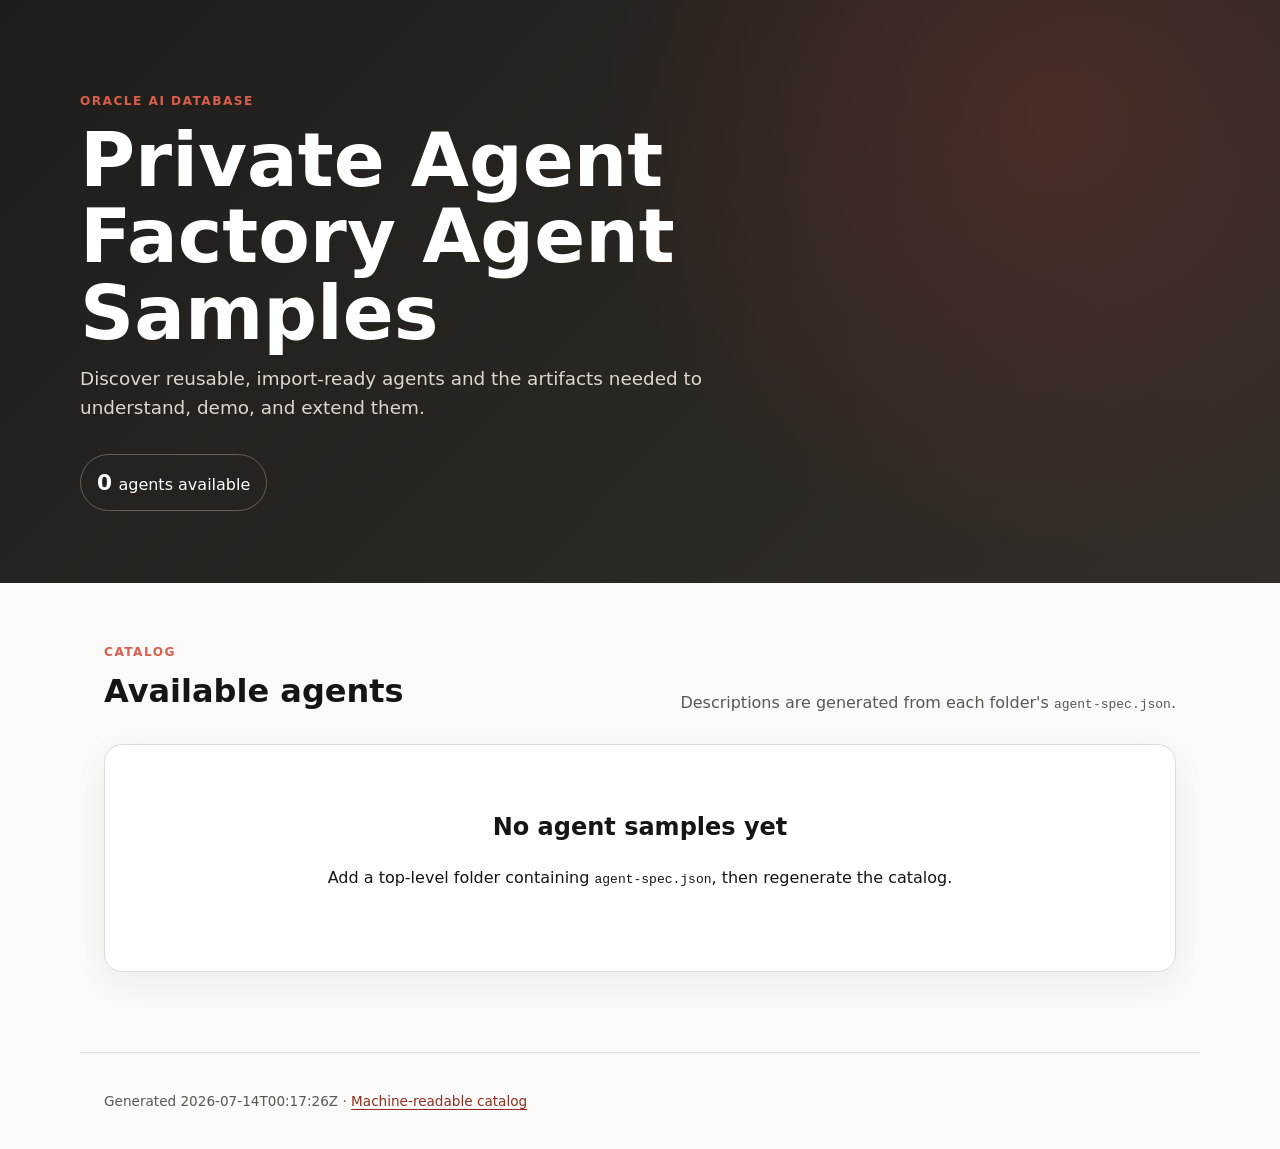
==== docs/index.html @ 340fde77 "initial push" ====
<!doctype html>
<html lang="en">
<head>
  <meta charset="utf-8">
  <meta name="viewport" content="width=device-width, initial-scale=1">
  <meta name="description" content="Import-ready Private Agent Factory agent samples">
  <title>Private Agent Factory Agent Samples</title>
  <link rel="stylesheet" href="assets/styles.css">
</head>
<body>
  <!-- Generated by scripts/generate_docs.py. Do not edit. -->
  <header class="hero">
    <div class="hero__content">
      <span class="hero__kicker">Oracle AI Database</span>
      <h1>Private Agent Factory Agent Samples</h1>
      <p>Discover reusable, import-ready agents and the artifacts needed to understand, demo, and extend them.</p>
      <div class="hero__summary"><strong>0</strong> agents available</div>
    </div>
  </header>
  <main>
    <div class="catalog-heading">
      <div>
        <span class="eyebrow">Catalog</span>
        <h2>Available agents</h2>
      </div>
      <p>Descriptions are generated from each folder's <code>agent-spec.json</code>.</p>
    </div>
    <section class="agent-grid" aria-label="Available agents">

      <section class="empty-state">
        <h2>No agent samples yet</h2>
        <p>Add a top-level folder containing <code>agent-spec.json</code>, then regenerate the catalog.</p>
      </section>
    </section>
  </main>
  <footer>
    <p>Generated 2026-07-14T00:17:26Z · <a href="agents.json">Machine-readable catalog</a></p>
  </footer>
</body>
</html>
---- docs/assets/styles.css ----
/* Generated by scripts/generate_docs.py. */
:root {
  color-scheme: light;
  --ink: #161513;
  --muted: #5b5751;
  --paper: #fbfaf8;
  --surface: #ffffff;
  --line: #dedbd5;
  --accent: #c74634;
  --accent-dark: #8e2f22;
  --success: #2f6b4f;
  --missing: #7a746c;
}
* { box-sizing: border-box; }
body {
  margin: 0;
  background: var(--paper);
  color: var(--ink);
  font-family: Inter, ui-sans-serif, system-ui, -apple-system, BlinkMacSystemFont, "Segoe UI", sans-serif;
  line-height: 1.55;
}
a { color: var(--accent-dark); text-decoration-thickness: 1px; text-underline-offset: 3px; }
.hero {
  background:
    radial-gradient(circle at 82% 20%, rgba(199, 70, 52, .20), transparent 28rem),
    linear-gradient(135deg, #1f1d1a, #322d28);
  color: #fff;
  padding: 5.5rem 1.5rem 4.5rem;
}
.hero__content, main, footer { width: min(1120px, 100%); margin: 0 auto; }
.hero__kicker, .eyebrow {
  color: #d85f4d;
  font-size: .76rem;
  font-weight: 800;
  letter-spacing: .12em;
  text-transform: uppercase;
}
.hero h1 { max-width: 760px; margin: .55rem 0 .85rem; font-size: clamp(2.4rem, 6vw, 4.7rem); line-height: 1.02; }
.hero p { max-width: 720px; margin: 0; color: #ddd7cf; font-size: 1.15rem; }
.hero__summary { display: inline-flex; align-items: baseline; gap: .4rem; margin-top: 2rem; padding: .65rem 1rem; border: 1px solid #665d54; border-radius: 999px; }
.hero__summary strong { font-size: 1.35rem; }
main { padding: 3.5rem 1.5rem 5rem; }
.catalog-heading { display: flex; align-items: end; justify-content: space-between; gap: 2rem; margin-bottom: 1.75rem; }
.catalog-heading h2 { margin: .2rem 0 0; font-size: 2rem; }
.catalog-heading p { margin: 0; color: var(--muted); }
.agent-grid { display: grid; grid-template-columns: repeat(auto-fit, minmax(min(100%, 310px), 1fr)); gap: 1.1rem; }
.agent-card, .empty-state { background: var(--surface); border: 1px solid var(--line); border-radius: 18px; padding: 1.5rem; box-shadow: 0 12px 34px rgba(44, 39, 34, .06); }
.agent-card__header { display: flex; justify-content: space-between; gap: 1rem; }
.version { color: var(--muted); font-size: .8rem; }
.agent-card h2 { margin: .75rem 0 .5rem; font-size: 1.35rem; }
.agent-card p { margin: 0; color: var(--muted); }
.artifacts { display: flex; flex-wrap: wrap; gap: .45rem; margin-top: 1.35rem; }
.artifact { border-radius: 999px; padding: .25rem .6rem; font-size: .72rem; font-weight: 700; }
.artifact--available { background: #e7f2ec; color: var(--success); }
.artifact--missing { background: #eeece8; color: var(--missing); }
.empty-state { grid-column: 1 / -1; text-align: center; padding: 4rem 1.5rem; }
.empty-state h2 { margin-top: 0; }
footer { border-top: 1px solid var(--line); padding: 1.5rem; color: var(--muted); font-size: .85rem; }
@media (max-width: 700px) {
  .hero { padding-top: 4rem; }
  .catalog-heading { display: block; }
  .catalog-heading p { margin-top: .7rem; }
}
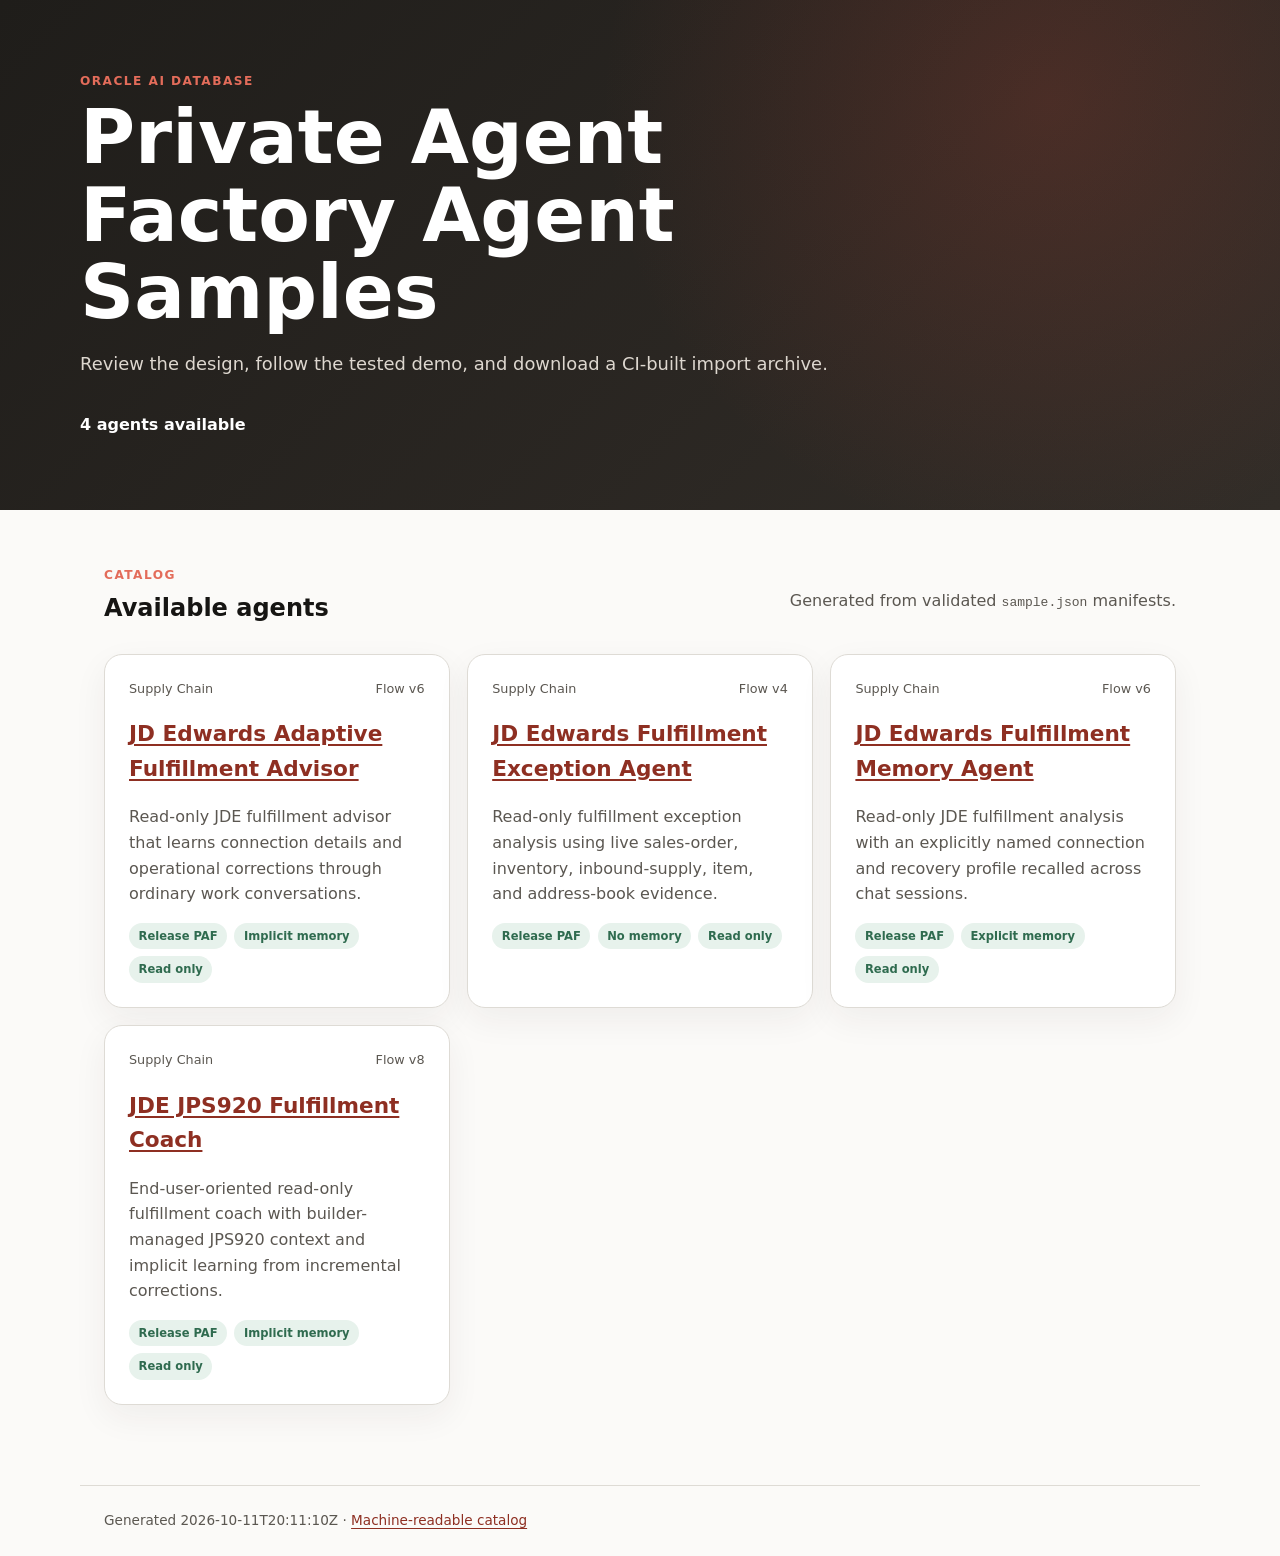
==== commit 3af8b3e5: "Add JD Edwards fulfillment agent samples" ====
--- a/docs/index.html
+++ b/docs/index.html
@@ -1,40 +1,5 @@
 <!doctype html>
-<html lang="en">
-<head>
-  <meta charset="utf-8">
-  <meta name="viewport" content="width=device-width, initial-scale=1">
-  <meta name="description" content="Import-ready Private Agent Factory agent samples">
-  <title>Private Agent Factory Agent Samples</title>
-  <link rel="stylesheet" href="assets/styles.css">
-</head>
-<body>
-  <!-- Generated by scripts/generate_docs.py. Do not edit. -->
-  <header class="hero">
-    <div class="hero__content">
-      <span class="hero__kicker">Oracle AI Database</span>
-      <h1>Private Agent Factory Agent Samples</h1>
-      <p>Discover reusable, import-ready agents and the artifacts needed to understand, demo, and extend them.</p>
-      <div class="hero__summary"><strong>0</strong> agents available</div>
-    </div>
-  </header>
-  <main>
-    <div class="catalog-heading">
-      <div>
-        <span class="eyebrow">Catalog</span>
-        <h2>Available agents</h2>
-      </div>
-      <p>Descriptions are generated from each folder's <code>agent-spec.json</code>.</p>
-    </div>
-    <section class="agent-grid" aria-label="Available agents">
-
-      <section class="empty-state">
-        <h2>No agent samples yet</h2>
-        <p>Add a top-level folder containing <code>agent-spec.json</code>, then regenerate the catalog.</p>
-      </section>
-    </section>
-  </main>
-  <footer>
-    <p>Generated 2026-07-14T00:17:26Z · <a href="agents.json">Machine-readable catalog</a></p>
-  </footer>
-</body>
-</html>
+<html lang="en"><head><meta charset="utf-8"><meta name="viewport" content="width=device-width,initial-scale=1"><title>Private Agent Factory Agent Samples</title><link rel="stylesheet" href="assets/styles.css"></head>
+<body><!-- Generated by scripts/generate_docs.py. Do not edit. --><header class="hero"><div><span class="kicker">Oracle AI Database</span><h1>Private Agent Factory Agent Samples</h1><p>Review the design, follow the tested demo, and download a CI-built import archive.</p><strong>4 agents available</strong></div></header>
+<main><div class="heading"><div><span class="kicker">Catalog</span><h2>Available agents</h2></div><p>Generated from validated <code>sample.json</code> manifests.</p></div><section class="grid"><article class="card"><div class="meta"><span>Supply Chain</span><span>Flow v6</span></div><h2><a href="jd-edwards-adaptive-fulfillment-advisor/">JD Edwards Adaptive Fulfillment Advisor</a></h2><p>Read-only JDE fulfillment advisor that learns connection details and operational corrections through ordinary work conversations.</p><div class="badges"><b>Release PAF</b><b>Implicit memory</b><b>Read only</b></div></article><article class="card"><div class="meta"><span>Supply Chain</span><span>Flow v4</span></div><h2><a href="jd-edwards-fulfillment-exception-agent/">JD Edwards Fulfillment Exception Agent</a></h2><p>Read-only fulfillment exception analysis using live sales-order, inventory, inbound-supply, item, and address-book evidence.</p><div class="badges"><b>Release PAF</b><b>No memory</b><b>Read only</b></div></article><article class="card"><div class="meta"><span>Supply Chain</span><span>Flow v6</span></div><h2><a href="jd-edwards-fulfillment-memory-agent/">JD Edwards Fulfillment Memory Agent</a></h2><p>Read-only JDE fulfillment analysis with an explicitly named connection and recovery profile recalled across chat sessions.</p><div class="badges"><b>Release PAF</b><b>Explicit memory</b><b>Read only</b></div></article><article class="card"><div class="meta"><span>Supply Chain</span><span>Flow v8</span></div><h2><a href="jde-jps920-fulfillment-coach/">JDE JPS920 Fulfillment Coach</a></h2><p>End-user-oriented read-only fulfillment coach with builder-managed JPS920 context and implicit learning from incremental corrections.</p><div class="badges"><b>Release PAF</b><b>Implicit memory</b><b>Read only</b></div></article></section></main>
+<footer>Generated 2026-10-11T20:11:10Z · <a href="agents.json">Machine-readable catalog</a></footer></body></html>
--- a/docs/assets/styles.css
+++ b/docs/assets/styles.css
@@ -1,63 +1,2 @@
 /* Generated by scripts/generate_docs.py. */
-:root {
-  color-scheme: light;
-  --ink: #161513;
-  --muted: #5b5751;
-  --paper: #fbfaf8;
-  --surface: #ffffff;
-  --line: #dedbd5;
-  --accent: #c74634;
-  --accent-dark: #8e2f22;
-  --success: #2f6b4f;
-  --missing: #7a746c;
-}
-* { box-sizing: border-box; }
-body {
-  margin: 0;
-  background: var(--paper);
-  color: var(--ink);
-  font-family: Inter, ui-sans-serif, system-ui, -apple-system, BlinkMacSystemFont, "Segoe UI", sans-serif;
-  line-height: 1.55;
-}
-a { color: var(--accent-dark); text-decoration-thickness: 1px; text-underline-offset: 3px; }
-.hero {
-  background:
-    radial-gradient(circle at 82% 20%, rgba(199, 70, 52, .20), transparent 28rem),
-    linear-gradient(135deg, #1f1d1a, #322d28);
-  color: #fff;
-  padding: 5.5rem 1.5rem 4.5rem;
-}
-.hero__content, main, footer { width: min(1120px, 100%); margin: 0 auto; }
-.hero__kicker, .eyebrow {
-  color: #d85f4d;
-  font-size: .76rem;
-  font-weight: 800;
-  letter-spacing: .12em;
-  text-transform: uppercase;
-}
-.hero h1 { max-width: 760px; margin: .55rem 0 .85rem; font-size: clamp(2.4rem, 6vw, 4.7rem); line-height: 1.02; }
-.hero p { max-width: 720px; margin: 0; color: #ddd7cf; font-size: 1.15rem; }
-.hero__summary { display: inline-flex; align-items: baseline; gap: .4rem; margin-top: 2rem; padding: .65rem 1rem; border: 1px solid #665d54; border-radius: 999px; }
-.hero__summary strong { font-size: 1.35rem; }
-main { padding: 3.5rem 1.5rem 5rem; }
-.catalog-heading { display: flex; align-items: end; justify-content: space-between; gap: 2rem; margin-bottom: 1.75rem; }
-.catalog-heading h2 { margin: .2rem 0 0; font-size: 2rem; }
-.catalog-heading p { margin: 0; color: var(--muted); }
-.agent-grid { display: grid; grid-template-columns: repeat(auto-fit, minmax(min(100%, 310px), 1fr)); gap: 1.1rem; }
-.agent-card, .empty-state { background: var(--surface); border: 1px solid var(--line); border-radius: 18px; padding: 1.5rem; box-shadow: 0 12px 34px rgba(44, 39, 34, .06); }
-.agent-card__header { display: flex; justify-content: space-between; gap: 1rem; }
-.version { color: var(--muted); font-size: .8rem; }
-.agent-card h2 { margin: .75rem 0 .5rem; font-size: 1.35rem; }
-.agent-card p { margin: 0; color: var(--muted); }
-.artifacts { display: flex; flex-wrap: wrap; gap: .45rem; margin-top: 1.35rem; }
-.artifact { border-radius: 999px; padding: .25rem .6rem; font-size: .72rem; font-weight: 700; }
-.artifact--available { background: #e7f2ec; color: var(--success); }
-.artifact--missing { background: #eeece8; color: var(--missing); }
-.empty-state { grid-column: 1 / -1; text-align: center; padding: 4rem 1.5rem; }
-.empty-state h2 { margin-top: 0; }
-footer { border-top: 1px solid var(--line); padding: 1.5rem; color: var(--muted); font-size: .85rem; }
-@media (max-width: 700px) {
-  .hero { padding-top: 4rem; }
-  .catalog-heading { display: block; }
-  .catalog-heading p { margin-top: .7rem; }
-}
+:root{--ink:#161513;--muted:#5b5751;--paper:#fbfaf8;--surface:#fff;--line:#dedbd5;--accent:#c74634;--accent-dark:#8e2f22}*{box-sizing:border-box}body{margin:0;background:var(--paper);color:var(--ink);font-family:Inter,ui-sans-serif,system-ui,sans-serif;line-height:1.6}a{color:var(--accent-dark);text-underline-offset:3px}code{overflow-wrap:anywhere}.hero,.detail-hero{background:radial-gradient(circle at 82% 20%,rgba(199,70,52,.2),transparent 28rem),linear-gradient(135deg,#1f1d1a,#322d28);color:#fff;padding:4.5rem 1.5rem}.hero>div,.detail-hero>div,main,footer{width:min(1120px,100%);margin:auto}.hero h1,.detail-hero h1{max-width:850px;margin:.5rem 0;font-size:clamp(2.3rem,6vw,4.7rem);line-height:1.03}.hero p,.detail-hero p{max-width:760px;color:#ddd7cf;font-size:1.12rem}.kicker{display:block;color:#e36c5a;font-size:.76rem;font-weight:800;letter-spacing:.12em;text-transform:uppercase}.hero strong{display:inline-block;margin-top:1rem}.back{display:block;margin-bottom:1.5rem;color:#eee5de}.detail-hero nav{display:flex;align-items:center;gap:1rem;margin-top:1.5rem}.detail-hero nav>a:not(.button){color:#fff}.button{display:inline-block;border-radius:8px;padding:.7rem 1rem;background:var(--accent);color:#fff;font-weight:750;text-decoration:none}.disabled{background:#6f6962}main{padding:3.5rem 1.5rem 5rem}.heading{display:flex;justify-content:space-between;align-items:end;margin-bottom:1.5rem}.heading h2{margin:.2rem 0}.heading p{color:var(--muted)}.grid{display:grid;grid-template-columns:repeat(auto-fit,minmax(min(100%,310px),1fr));gap:1.1rem}.card,.facts,.sections>section{background:var(--surface);border:1px solid var(--line);border-radius:18px;padding:1.5rem;box-shadow:0 12px 34px rgba(44,39,34,.06)}.meta{display:flex;justify-content:space-between;color:var(--muted);font-size:.8rem}.card h2{font-size:1.35rem}.card p{color:var(--muted)}.badges{display:flex;flex-wrap:wrap;gap:.45rem}.badges b{border-radius:999px;padding:.25rem .6rem;background:#e7f2ec;color:#2f6b4f;font-size:.72rem}.detail{display:grid;grid-template-columns:260px minmax(0,1fr);gap:1.5rem;align-items:start}.facts{position:sticky;top:1rem}.facts h2,.sections h2{margin-top:0}.facts dt{margin-top:.8rem;color:var(--muted);font-size:.75rem;font-weight:800;text-transform:uppercase}.facts dd{margin:0}.sections{display:grid;gap:1.2rem;min-width:0}.table{overflow-x:auto}table{width:100%;border-collapse:collapse;font-size:.9rem}th,td{padding:.7rem;border-bottom:1px solid var(--line);text-align:left;vertical-align:top}th{background:#f4f1ec}.turn{margin:.75rem 0;padding:.9rem 1rem;border-left:4px solid var(--accent);background:#f7f4ef}.turn b{color:var(--accent-dark);font-size:.74rem;text-transform:uppercase}.turn p{margin:.2rem 0;white-space:pre-wrap}footer{border-top:1px solid var(--line);padding:1.5rem;color:var(--muted);font-size:.85rem}@media(max-width:760px){.heading{display:block}.detail{grid-template-columns:1fr}.facts{position:static}}
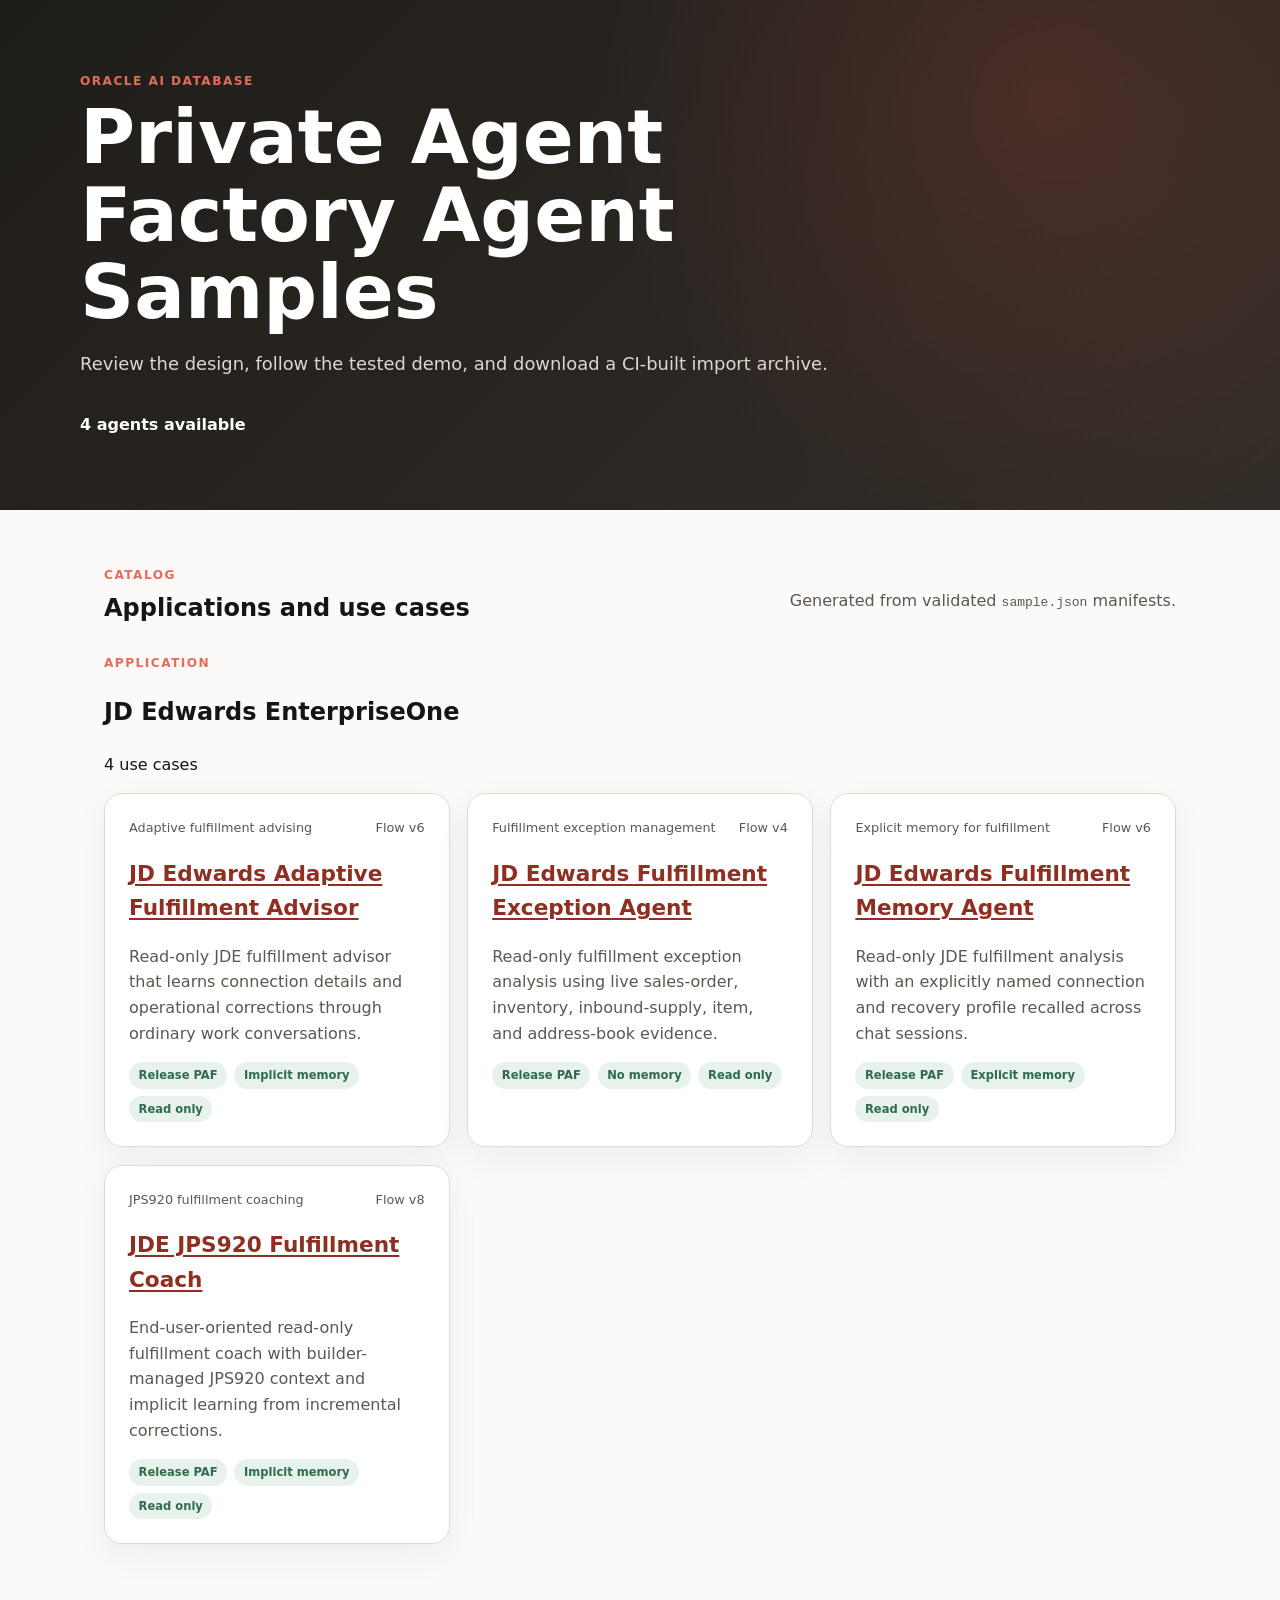
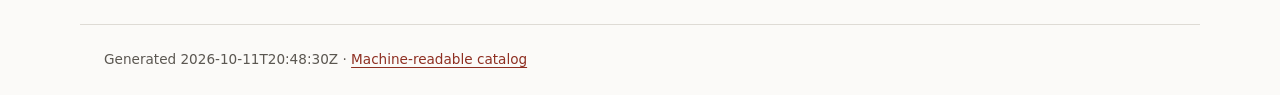
==== commit 220dec99: "Organize agents by application and use case" ====
--- a/docs/index.html
+++ b/docs/index.html
@@ -1,5 +1,5 @@
 <!doctype html>
 <html lang="en"><head><meta charset="utf-8"><meta name="viewport" content="width=device-width,initial-scale=1"><title>Private Agent Factory Agent Samples</title><link rel="stylesheet" href="assets/styles.css"></head>
 <body><!-- Generated by scripts/generate_docs.py. Do not edit. --><header class="hero"><div><span class="kicker">Oracle AI Database</span><h1>Private Agent Factory Agent Samples</h1><p>Review the design, follow the tested demo, and download a CI-built import archive.</p><strong>4 agents available</strong></div></header>
-<main><div class="heading"><div><span class="kicker">Catalog</span><h2>Available agents</h2></div><p>Generated from validated <code>sample.json</code> manifests.</p></div><section class="grid"><article class="card"><div class="meta"><span>Supply Chain</span><span>Flow v6</span></div><h2><a href="jd-edwards-adaptive-fulfillment-advisor/">JD Edwards Adaptive Fulfillment Advisor</a></h2><p>Read-only JDE fulfillment advisor that learns connection details and operational corrections through ordinary work conversations.</p><div class="badges"><b>Release PAF</b><b>Implicit memory</b><b>Read only</b></div></article><article class="card"><div class="meta"><span>Supply Chain</span><span>Flow v4</span></div><h2><a href="jd-edwards-fulfillment-exception-agent/">JD Edwards Fulfillment Exception Agent</a></h2><p>Read-only fulfillment exception analysis using live sales-order, inventory, inbound-supply, item, and address-book evidence.</p><div class="badges"><b>Release PAF</b><b>No memory</b><b>Read only</b></div></article><article class="card"><div class="meta"><span>Supply Chain</span><span>Flow v6</span></div><h2><a href="jd-edwards-fulfillment-memory-agent/">JD Edwards Fulfillment Memory Agent</a></h2><p>Read-only JDE fulfillment analysis with an explicitly named connection and recovery profile recalled across chat sessions.</p><div class="badges"><b>Release PAF</b><b>Explicit memory</b><b>Read only</b></div></article><article class="card"><div class="meta"><span>Supply Chain</span><span>Flow v8</span></div><h2><a href="jde-jps920-fulfillment-coach/">JDE JPS920 Fulfillment Coach</a></h2><p>End-user-oriented read-only fulfillment coach with builder-managed JPS920 context and implicit learning from incremental corrections.</p><div class="badges"><b>Release PAF</b><b>Implicit memory</b><b>Read only</b></div></article></section></main>
-<footer>Generated 2026-10-11T20:11:10Z · <a href="agents.json">Machine-readable catalog</a></footer></body></html>+<main><div class="heading"><div><span class="kicker">Catalog</span><h2>Applications and use cases</h2></div><p>Generated from validated <code>sample.json</code> manifests.</p></div><section class="application-group" id="jd-edwards"><div class="application-heading"><span class="kicker">Application</span><h2>JD Edwards EnterpriseOne</h2><p>4 use cases</p></div><div class="grid"><article class="card"><div class="meta"><span>Adaptive fulfillment advising</span><span>Flow v6</span></div><h2><a href="agents/jd-edwards/adaptive-fulfillment-advisor/">JD Edwards Adaptive Fulfillment Advisor</a></h2><p>Read-only JDE fulfillment advisor that learns connection details and operational corrections through ordinary work conversations.</p><div class="badges"><b>Release PAF</b><b>Implicit memory</b><b>Read only</b></div></article><article class="card"><div class="meta"><span>Fulfillment exception management</span><span>Flow v4</span></div><h2><a href="agents/jd-edwards/fulfillment-exception/">JD Edwards Fulfillment Exception Agent</a></h2><p>Read-only fulfillment exception analysis using live sales-order, inventory, inbound-supply, item, and address-book evidence.</p><div class="badges"><b>Release PAF</b><b>No memory</b><b>Read only</b></div></article><article class="card"><div class="meta"><span>Explicit memory for fulfillment</span><span>Flow v6</span></div><h2><a href="agents/jd-edwards/fulfillment-memory/">JD Edwards Fulfillment Memory Agent</a></h2><p>Read-only JDE fulfillment analysis with an explicitly named connection and recovery profile recalled across chat sessions.</p><div class="badges"><b>Release PAF</b><b>Explicit memory</b><b>Read only</b></div></article><article class="card"><div class="meta"><span>JPS920 fulfillment coaching</span><span>Flow v8</span></div><h2><a href="agents/jd-edwards/jps920-fulfillment-coach/">JDE JPS920 Fulfillment Coach</a></h2><p>End-user-oriented read-only fulfillment coach with builder-managed JPS920 context and implicit learning from incremental corrections.</p><div class="badges"><b>Release PAF</b><b>Implicit memory</b><b>Read only</b></div></article></div></section></main>
+<footer>Generated 2026-10-11T20:48:30Z · <a href="agents.json">Machine-readable catalog</a></footer></body></html>
